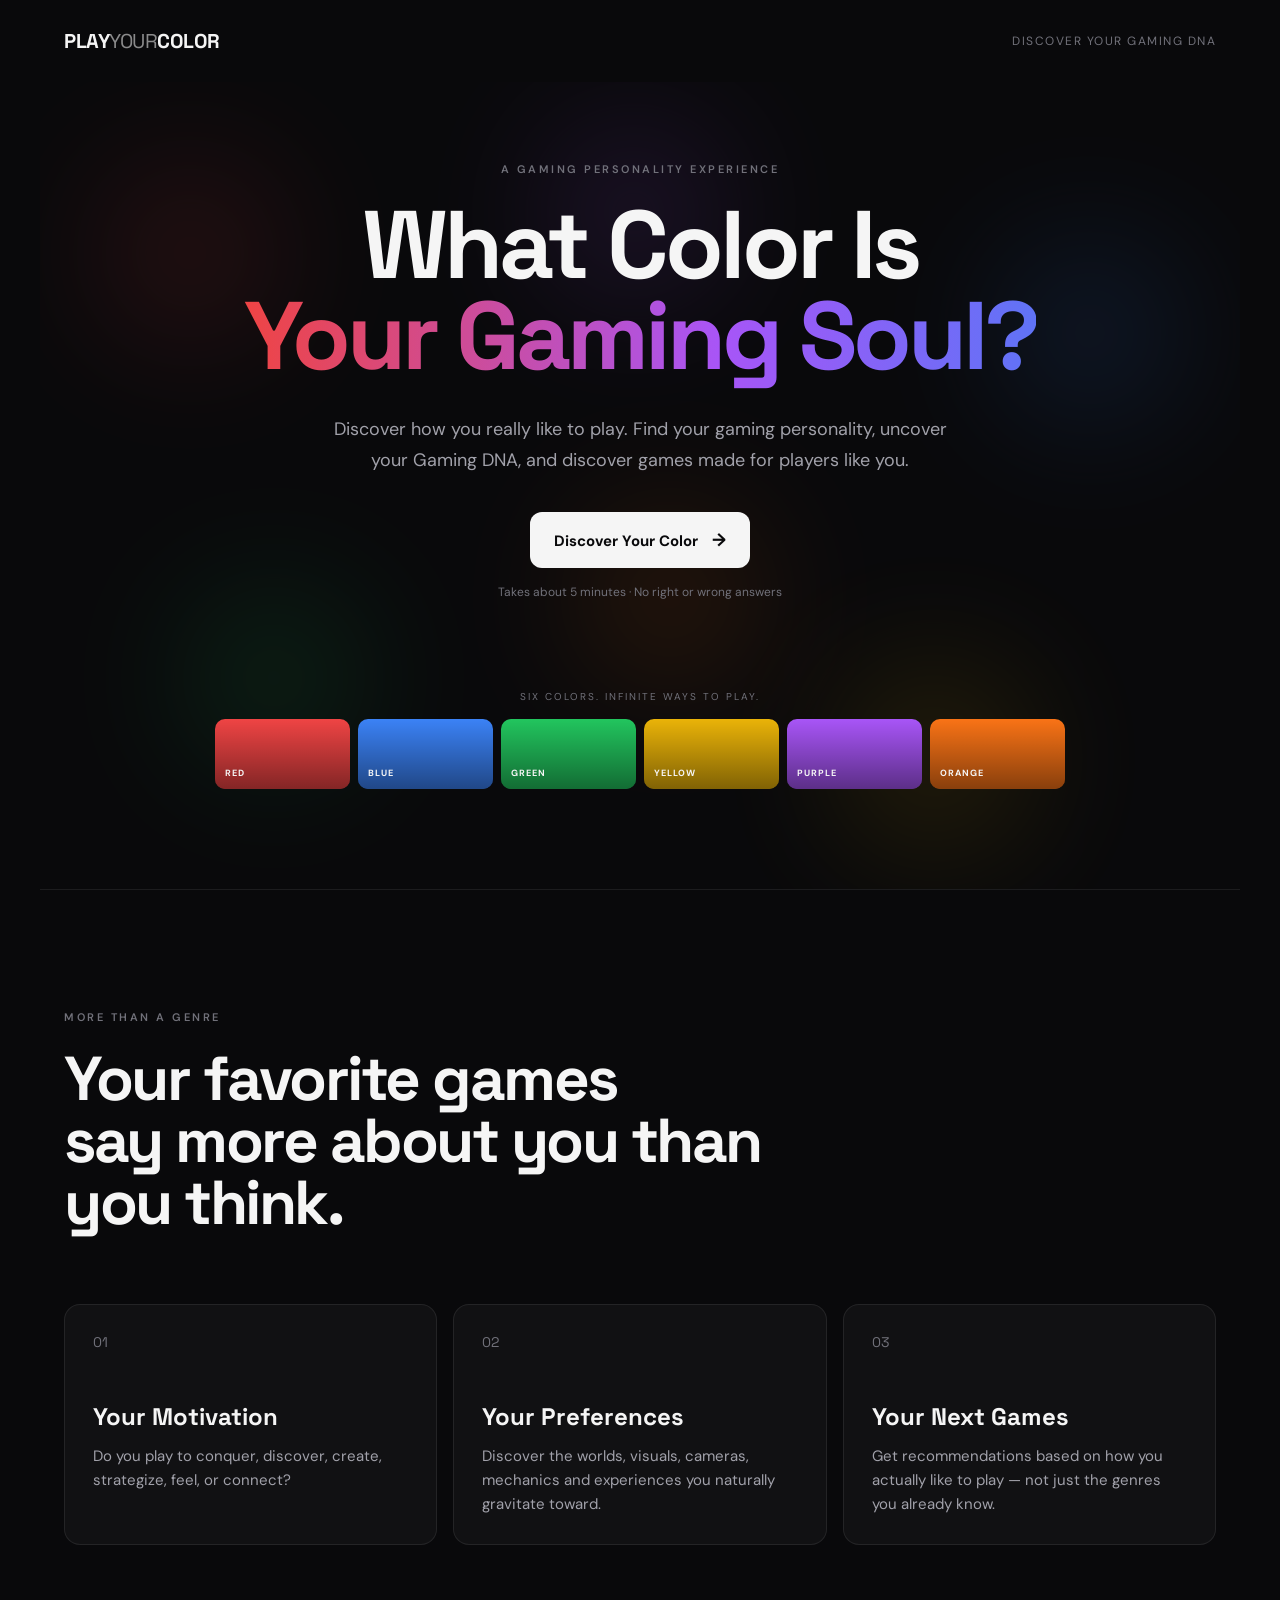
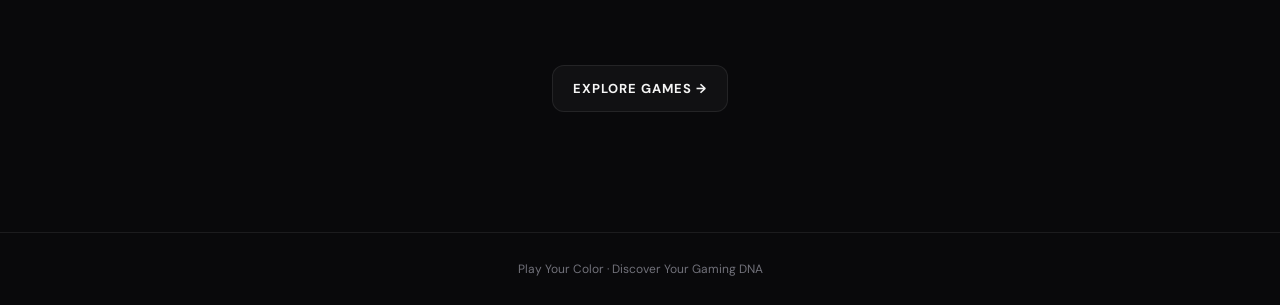
==== index.html @ 24dedce0 "Add page-specific favicons Add PNG favicons under assets/icons for index, discovery, games, assessme" ====
<!DOCTYPE html>
<html lang="en">

<head>
    <meta charset="UTF-8">

    <!-- To Make the website responsive on phones/tablets -->
    <meta name="viewport" content="width=device-width, initial-scale=1.0">

    <title>Play Your Color</title>
    <link rel="icon" type="image/png" href="assets/icons/index.png">

    <!-- Google Font -->
    <link rel="preconnect" href="https://fonts.googleapis.com">
    <link rel="preconnect" href="https://fonts.gstatic.com" crossorigin>

    <link
        href="https://fonts.googleapis.com/css2?family=DM+Sans:wght@400;500;600;700&family=Space+Grotesk:wght@400;500;600;700&display=swap"
        rel="stylesheet">

    <!-- CSS -->
    <link rel="stylesheet" href="css/style.css">
</head>

<body>
    <header class="navbar">
        <a href="index.html" class="logo">
            PLAY<span>YOUR</span>COLOR
        </a>
        <div class="nav-label">
            Discover Your Gaming DNA
        </div>
    </header>

 
    <main>
        <section class="hero">
            <!-- Decorative background circles -->
            <div class="color-orb orb-red"></div>
            <div class="color-orb orb-blue"></div>
            <div class="color-orb orb-green"></div>
            <div class="color-orb orb-yellow"></div>
            <div class="color-orb orb-purple"></div>
            <div class="color-orb orb-orange"></div>

            <div class="hero-content">
                <p class="eyebrow">
                    A GAMING PERSONALITY EXPERIENCE
                </p>
                <h1>
                    What Color Is<br>
                    <span>Your Gaming Soul?</span>
                </h1>
                <p class="hero-description">
                    Discover how you really like to play.
                    Find your gaming personality, uncover your Gaming DNA,
                    and discover games made for players like you.
                </p>
                <button id="startButton" class="primary-button" type="button">
                    Discover Your Color
                    <span class="button-arrow">→</span>
                </button>
                <p class="assessment-note">
                    Takes about 5 minutes · No right or wrong answers
                </p>
            </div>

            <div class="color-preview">
                <div class="preview-title">
                    SIX COLORS. INFINITE WAYS TO PLAY.
                </div>
                <div class="color-grid">
                    <div class="preview-color color-red">
                        <span>RED</span>
                    </div>
                    <div class="preview-color color-blue">
                        <span>BLUE</span>
                    </div>
                    <div class="preview-color color-green">
                        <span>GREEN</span>
                    </div>
                    <div class="preview-color color-yellow">
                        <span>YELLOW</span>
                    </div>
                    <div class="preview-color color-purple">
                        <span>PURPLE</span>
                    </div>
                    <div class="preview-color color-orange">
                        <span>ORANGE</span>
                    </div>
                </div>
            </div>
        </section>


        <section class="intro-section">
            <div class="section-heading">
                <p class="eyebrow">
                    MORE THAN A GENRE
                </p>
                <h2>
                    Your favorite games<br>
                    say more about you than you think.
                </h2>
            </div>

            <div class="intro-grid">
                <article class="info-card">
                    <div class="card-number">
                        01
                    </div>
                    <h3>
                        Your Motivation
                    </h3>
                    <p>
                        Do you play to conquer, discover, create, strategize, feel, or connect?
                    </p>
                </article>

                <article class="info-card">
                    <div class="card-number">
                        02
                    </div>
                    <h3>
                        Your Preferences
                    </h3>
                    <p>
                        Discover the worlds, visuals, cameras, mechanics and experiences you naturally gravitate toward.
                    </p>
                </article>

                <article class="info-card">
                    <div class="card-number">
                        03
                    </div>
                    <h3>
                        Your Next Games
                    </h3>
                    <p>
                        Get recommendations based on how you actually like to play — not just the genres you already know.
                    </p>
                </article>
            </div>
        </section>

        <a href="discovery.html" class="secondary-button">
            EXPLORE GAMES →
        </a>

    </main>


    <footer class="footer">
        <p>
            Play Your Color · Discover Your Gaming DNA
        </p>
    </footer>

    <!-- Our JavaScript -->
    <script src="js/app.js"></script>
</body>
</html>
---- css/style.css ----
* {
  margin: 0;
  padding: 0;
  box-sizing: border-box;
}

:root {
  --background: #09090b;
  --background-soft: #111113;

  --text-primary: #f5f5f5;
  --text-secondary: #a1a1aa;
  --text-muted: #71717a;

  --border: rgba(255, 255, 255, 0.08);

  --red: #ef4444;
  --blue: #3b82f6;
  --green: #22c55e;
  --yellow: #eab308;
  --purple: #a855f7;
  --orange: #f97316;

  --container-width: 1200px;
}

body {
  background: var(--background);

  color: var(--text-primary);

  font-family: "DM Sans", sans-serif;

  min-height: 100vh;

  overflow-x: hidden;
}

h1,
h2,
h3 {
  font-family: "Space Grotesk", sans-serif;
}

.navbar {
  width: 100%;

  max-width: var(--container-width);

  margin: 0 auto;

  padding: 28px 24px;

  display: flex;

  align-items: center;

  justify-content: space-between;

  position: relative;

  z-index: 10;
}

.logo {
  text-decoration: none;

  color: var(--text-primary);

  font-family: "Space Grotesk", sans-serif;

  font-weight: 700;

  font-size: 20px;

  letter-spacing: -0.5px;
}

.logo span {
  font-weight: 400;

  opacity: 0.55;
}

.nav-label {
  font-size: 12px;

  color: var(--text-muted);

  letter-spacing: 1.5px;

  text-transform: uppercase;
}

.hero {
  min-height: 720px;

  max-width: var(--container-width);

  margin: 0 auto;

  padding: 80px 24px 100px;

  position: relative;

  display: flex;

  flex-direction: column;

  justify-content: center;

  align-items: center;

  text-align: center;

  overflow: hidden;
}

.hero-content {
  position: relative;

  z-index: 2;

  max-width: 850px;
}

.eyebrow {
  font-size: 11px;

  font-weight: 600;

  letter-spacing: 2.5px;

  color: var(--text-muted);

  margin-bottom: 24px;
}

.hero h1 {
  font-size: clamp(54px, 8vw, 96px);

  line-height: 0.95;

  letter-spacing: -4px;

  font-weight: 700;
}

.hero h1 span {
  background: linear-gradient(
    90deg,
    var(--red),
    var(--purple),
    var(--blue),
    var(--green),
    var(--yellow),
    var(--orange)
  );

  background-size: 300% auto;

  -webkit-background-clip: text;

  background-clip: text;

  color: transparent;

  animation: colorShift 8s linear infinite;
}

@keyframes colorShift {
  0% {
    background-position: 0% center;
  }

  50% {
    background-position: 100% center;
  }

  100% {
    background-position: 0% center;
  }
}

.hero-description {
  max-width: 650px;

  margin: 32px auto 0;

  color: var(--text-secondary);

  font-size: 18px;

  line-height: 1.7;
}

.primary-button {
  margin-top: 36px;

  padding: 16px 24px;

  border: none;

  border-radius: 12px;

  background: var(--text-primary);

  color: var(--background);

  font-family: inherit;

  font-size: 15px;

  font-weight: 700;

  cursor: pointer;

  transition:
    transform 0.2s ease,
    box-shadow 0.2s ease;
}

.primary-button:hover {
  transform: translateY(-3px);

  box-shadow: 0 15px 40px rgba(255, 255, 255, 0.12);
}

/* Homepage link styled to match the primary call to action. */
.secondary-button {
  display: flex;
  width: fit-content;
  margin: 0 auto 120px;
  padding: 14px 20px;
  align-items: center;
  justify-content: center;
  border: 1px solid var(--border);
  border-radius: 12px;
  background: var(--background-soft);
  color: var(--text-primary);
  font-size: 13px;
  font-weight: 700;
  letter-spacing: 0.08em;
  text-decoration: none;
  transition: transform 0.2s ease, border-color 0.2s ease, background 0.2s ease;
}

.secondary-button:hover,
.secondary-button:focus-visible {
  transform: translateY(-3px);
  border-color: rgba(255, 255, 255, 0.25);
  background: rgba(255, 255, 255, 0.08);
}

.button-arrow {
  margin-left: 10px;

  font-size: 18px;
}

.assessment-note {
  margin-top: 16px;

  color: var(--text-muted);

  font-size: 12px;
}

.color-orb {
  position: absolute;

  width: 180px;

  height: 180px;

  border-radius: 50%;

  filter: blur(70px);

  opacity: 0.14;

  pointer-events: none;
}

.orb-red {
  background: var(--red);

  top: 10%;

  left: 5%;
}

.orb-blue {
  background: var(--blue);

  top: 20%;

  right: 5%;
}

.orb-green {
  background: var(--green);

  bottom: 15%;

  left: 12%;
}

.orb-yellow {
  background: var(--yellow);

  bottom: 5%;

  right: 18%;
}

.orb-purple {
  background: var(--purple);

  top: 5%;

  left: 42%;
}

.orb-orange {
  background: var(--orange);

  bottom: 25%;

  right: 40%;
}

.color-preview {
  position: relative;

  z-index: 2;

  width: 100%;

  max-width: 850px;

  margin-top: 90px;
}

.preview-title {
  margin-bottom: 16px;

  font-size: 10px;

  letter-spacing: 2px;

  color: var(--text-muted);
}

.color-grid {
  display: grid;

  grid-template-columns: repeat(6, 1fr);

  gap: 8px;
}

.preview-color {
  height: 70px;

  border-radius: 10px;

  display: flex;

  align-items: flex-end;

  padding: 10px;

  position: relative;

  overflow: hidden;
}

.preview-color::after {
  content: "";

  position: absolute;

  inset: 0;

  background: linear-gradient(to top, rgba(0, 0, 0, 0.45), transparent);
}

.preview-color span {
  position: relative;

  z-index: 1;

  font-size: 9px;

  font-weight: 700;

  letter-spacing: 1px;
}

.color-red {
  background: var(--red);
}

.color-blue {
  background: var(--blue);
}

.color-green {
  background: var(--green);
}

.color-yellow {
  background: var(--yellow);
}

.color-purple {
  background: var(--purple);
}

.color-orange {
  background: var(--orange);
}

.intro-section {
  border-top: 1px solid var(--border);

  max-width: var(--container-width);

  margin: 0 auto;

  padding: 120px 24px;
}

.section-heading {
  max-width: 700px;
}

.section-heading h2 {
  font-size: clamp(38px, 5vw, 62px);

  line-height: 1;

  letter-spacing: -2.5px;
}

.intro-grid {
  margin-top: 70px;

  display: grid;

  grid-template-columns: repeat(3, 1fr);

  gap: 16px;
}

.info-card {
  padding: 28px;

  min-height: 230px;

  border: 1px solid var(--border);

  border-radius: 16px;

  background: var(--background-soft);

  transition:
    transform 0.2s ease,
    border-color 0.2s ease;
}

.info-card:hover {
  transform: translateY(-5px);

  border-color: rgba(255, 255, 255, 0.16);
}

.card-number {
  color: var(--text-muted);

  font-family: "Space Grotesk", sans-serif;

  font-size: 14px;

  margin-bottom: 50px;
}

.info-card h3 {
  font-size: 24px;

  margin-bottom: 12px;
}

.info-card p {
  color: var(--text-secondary);

  line-height: 1.6;

  font-size: 15px;
}

.footer {
  border-top: 1px solid var(--border);

  padding: 28px 24px;

  text-align: center;

  color: var(--text-muted);

  font-size: 12px;
}

@media (max-width: 800px) {
  .navbar {
    padding: 22px 18px;
  }

  .nav-label {
    display: none;
  }

  .hero {
    min-height: auto;

    padding-top: 70px;
  }

  .hero h1 {
    letter-spacing: -2.5px;
  }

  .hero-description {
    font-size: 16px;
  }

  .color-grid {
    grid-template-columns: repeat(3, 1fr);
  }

  .intro-grid {
    grid-template-columns: 1fr;
  }

  .info-card {
    min-height: auto;
  }
}

@media (max-width: 500px) {
  .hero {
    padding-left: 18px;

    padding-right: 18px;
  }

  .hero h1 {
    font-size: 48px;
  }

  .color-preview {
    margin-top: 60px;
  }

  .preview-color {
    height: 55px;
  }

  .preview-color span {
    font-size: 7px;
  }
}

/* Secondary Color */
.secondary-color-card {
    margin-top: 25px;
    display: flex;
    align-items: center;
    gap: 18px;
    padding: 22px;
    border:
        1px solid
        var(--border);
    border-radius: 16px;
    background: var(--background-soft);
}


.secondary-color-orb {
    width: 38px;
    height: 38px;
    border-radius: 50%;
    background: var(--secondary-color);
    box-shadow:
        0 0 30px
        var(--secondary-glow);
}


.secondary-color-card h3 {
    font-size: 18px;
    letter-spacing: 1px;
}


.secondary-color-card p {
    margin-top: 4px;
    color: var(--text-muted);
    font-size: 11px;
    text-transform: uppercase;
    letter-spacing: 1px;
}
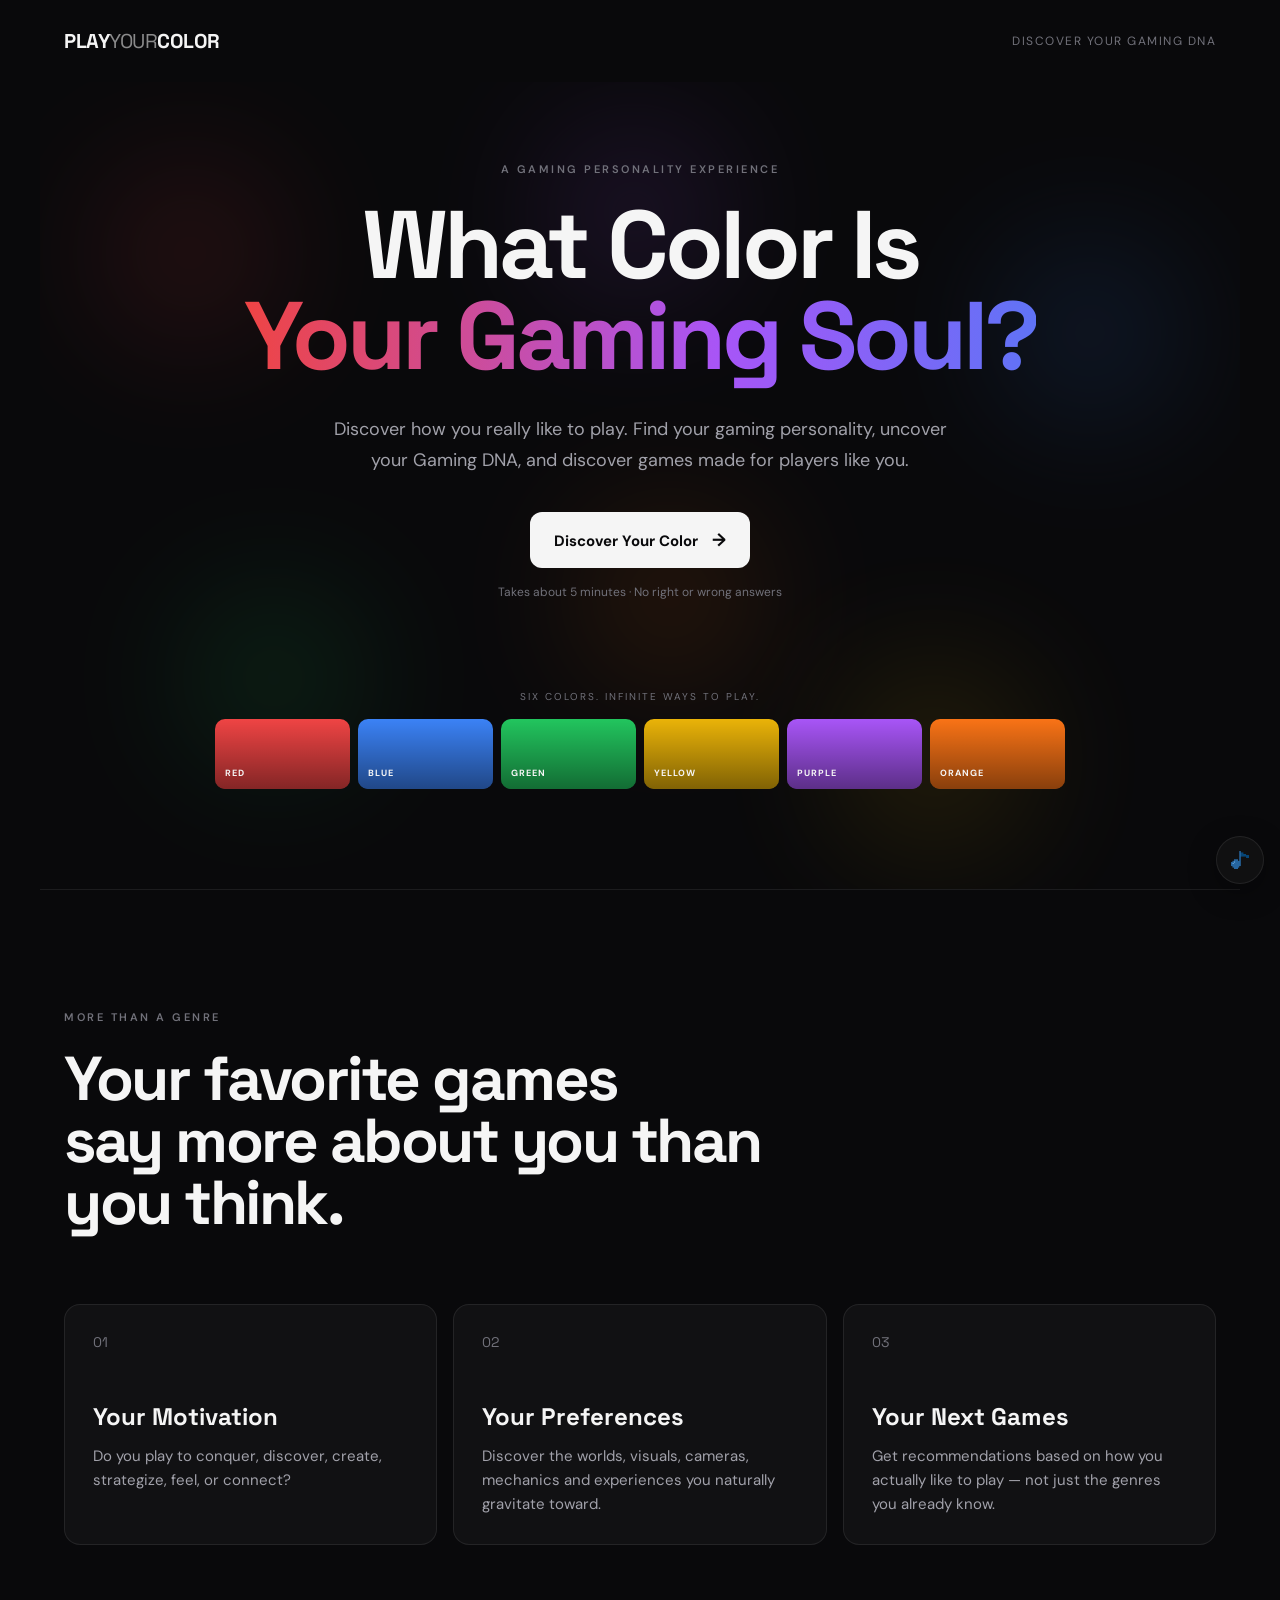
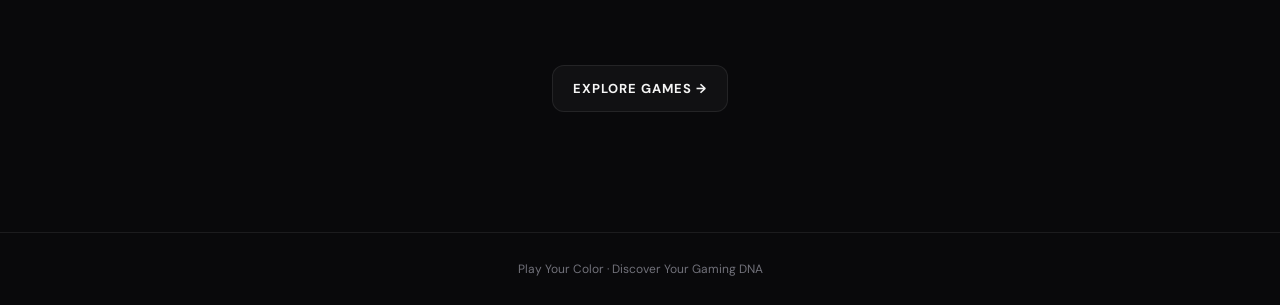
==== commit 2e354b7f: "Add page music player with asset attribution Added a floating music toggle to each page with per-pag" ====
--- a/index.html
+++ b/index.html
@@ -9,6 +9,7 @@
 
     <title>Play Your Color</title>
     <link rel="icon" type="image/png" href="assets/icons/index.png">
+    <meta name="theme-color" content="#09090b">
 
     <!-- Google Font -->
     <link rel="preconnect" href="https://fonts.googleapis.com">
@@ -157,6 +158,8 @@
     </footer>
 
     <!-- Our JavaScript -->
+    <script src="js/theme-color.js"></script>
     <script src="js/app.js"></script>
+    <script src="js/music-player.js"></script>
 </body>
 </html>
--- a/css/style.css
+++ b/css/style.css
@@ -90,6 +90,137 @@
   letter-spacing: 1.5px;
 
   text-transform: uppercase;
+}
+
+.music-toggle {
+  position: fixed;
+  right: max(16px, env(safe-area-inset-right));
+  bottom: max(16px, env(safe-area-inset-bottom));
+  z-index: 1000;
+  display: inline-flex;
+  align-items: center;
+  justify-content: flex-start;
+  gap: 0;
+  width: 48px;
+  height: 48px;
+  padding: 0 12px;
+  overflow: hidden;
+  border: 1px solid var(--border);
+  border-radius: 999px;
+  background: rgba(17, 17, 19, 0.94);
+  color: var(--text-primary);
+  font: 700 12px "DM Sans", sans-serif;
+  white-space: nowrap;
+  cursor: pointer;
+  box-shadow: 0 8px 28px rgba(0, 0, 0, 0.35);
+  backdrop-filter: blur(12px);
+  transition:
+    width 2s cubic-bezier(0.2, 0.75, 0.25, 1) 0s,
+    gap 1.4s ease 0s,
+    border-color 0.2s ease,
+    background 0.2s ease,
+    transform 0.2s ease;
+  transition-delay: 0s;
+}
+
+.music-toggle:hover,
+.music-toggle:focus-visible,
+.music-toggle.is-playing {
+  border-color: var(--result-color, var(--purple));
+}
+
+.music-toggle:hover,
+.music-toggle:focus-visible {
+  width: 196px;
+  gap: 10px;
+  transform: translateY(-2px);
+}
+
+.music-toggle:focus-visible {
+  outline: 2px solid var(--result-color, var(--purple));
+  outline-offset: 3px;
+}
+
+.music-toggle-icon {
+  display: block;
+  width: 22px;
+  height: 22px;
+  object-fit: contain;
+}
+
+.music-toggle-icons {
+  position: relative;
+  display: block;
+  flex: 0 0 22px;
+  width: 22px;
+  height: 22px;
+}
+
+.music-toggle-icon {
+  position: absolute;
+  inset: 0;
+  opacity: 0;
+  transition: none;
+}
+
+.music-toggle-play-icon,
+.music-toggle:not(.is-playing) .music-toggle-play-icon {
+  opacity: 1;
+}
+
+.music-toggle.is-playing .music-toggle-play-icon {
+  opacity: 0;
+}
+
+.music-toggle.is-playing .music-toggle-pause-icon {
+  opacity: 1;
+}
+
+.music-toggle-label {
+  display: block;
+  max-width: 0;
+  overflow: hidden;
+  opacity: 0;
+  transition: max-width 2s ease 0s, opacity 0.6s ease 0s;
+  transition-delay: 0s;
+}
+
+.music-toggle:hover .music-toggle-label,
+.music-toggle:focus-visible .music-toggle-label {
+  max-width: 142px;
+  opacity: 1;
+}
+
+.music-toggle.has-error:hover,
+.music-toggle.has-error:focus-visible {
+  width: 290px;
+}
+
+.music-toggle.has-error:hover .music-toggle-label,
+.music-toggle.has-error:focus-visible .music-toggle-label {
+  max-width: 236px;
+}
+
+@media (prefers-reduced-motion: reduce) {
+  .music-toggle,
+  .music-toggle-label {
+    transition: none;
+  }
+}
+
+@media (max-width: 600px) {
+  .music-toggle {
+    right: max(12px, env(safe-area-inset-right));
+    bottom: max(12px, env(safe-area-inset-bottom));
+    width: 46px;
+    height: 46px;
+    padding: 0 11px;
+  }
+
+  .music-toggle:hover,
+  .music-toggle:focus-visible {
+    width: min(196px, calc(100vw - 24px));
+  }
 }
 
 .hero {
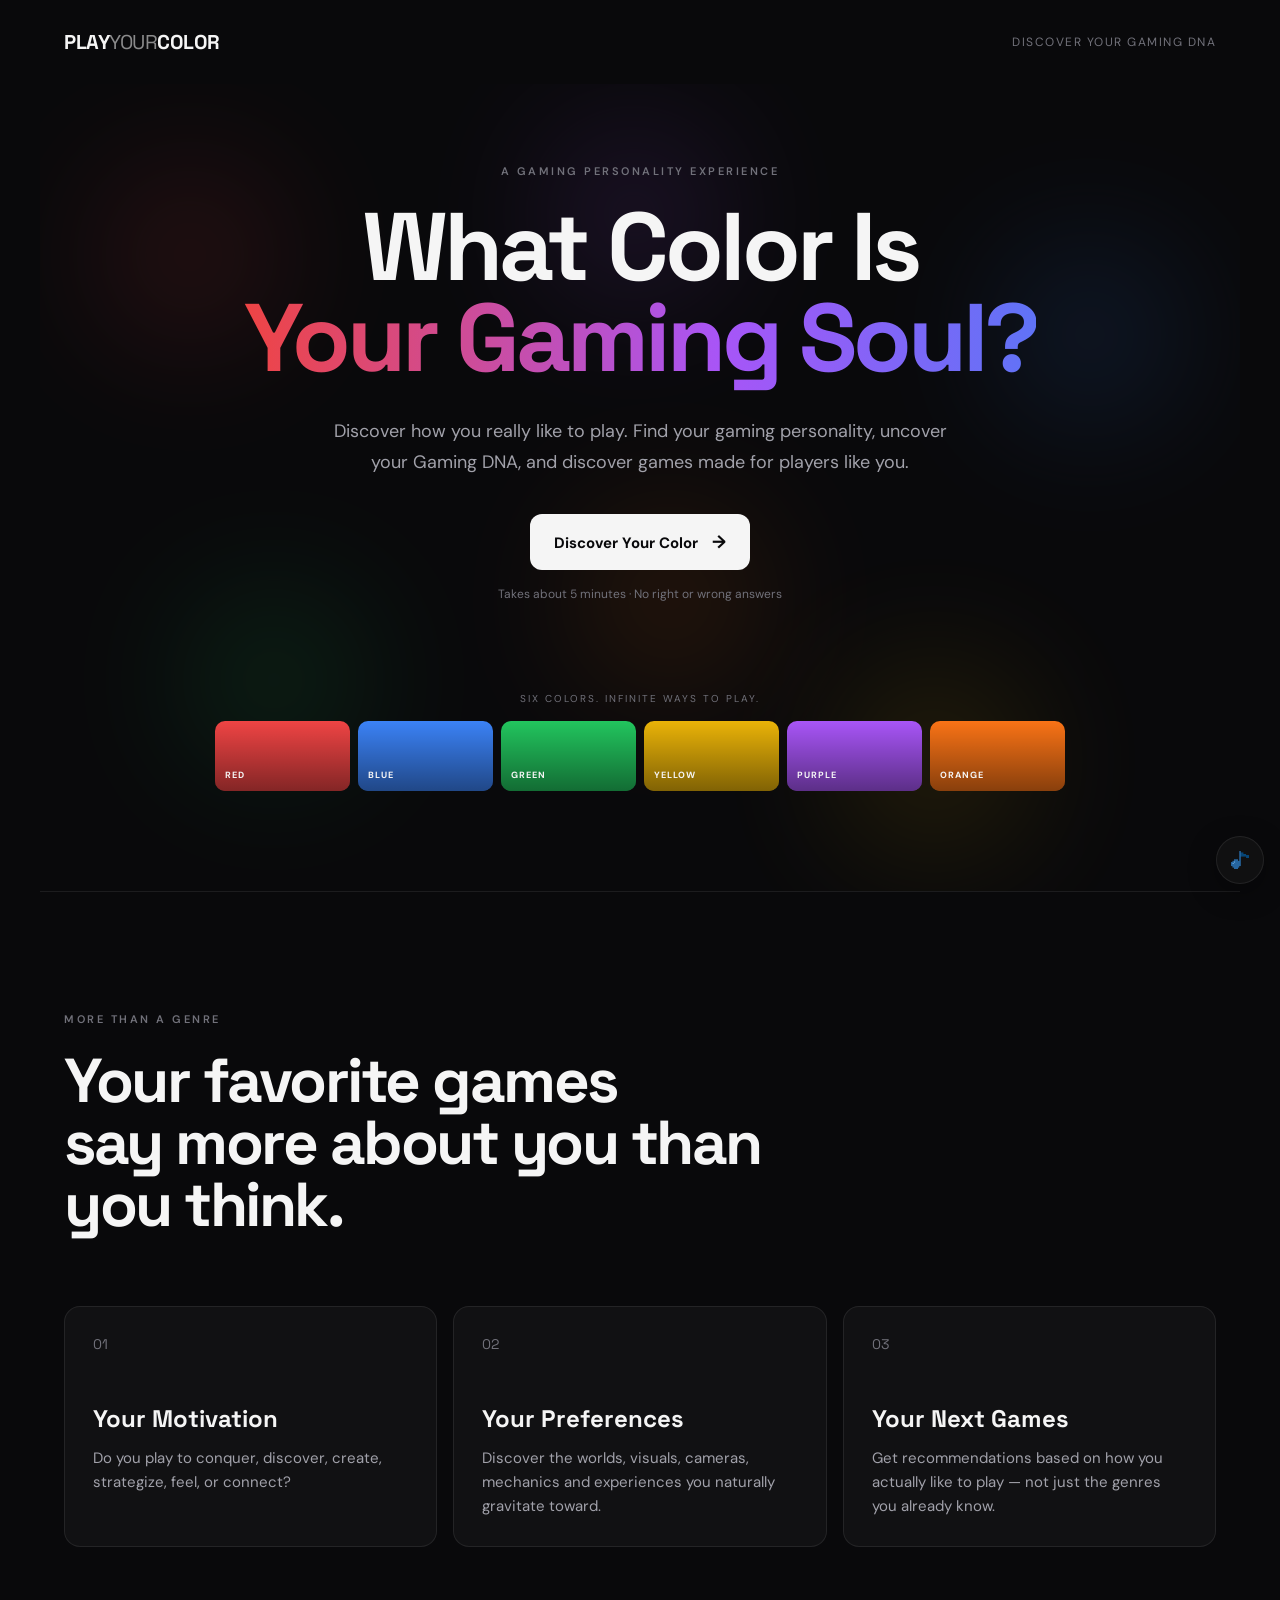
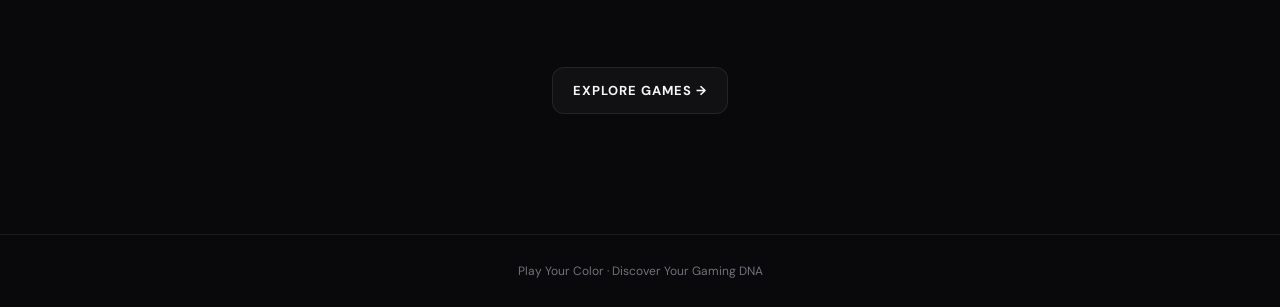
==== commit e8e47248: "Unify site navbar and make header responsive Replace page-specific headers with a single .navbar.sit" ====
--- a/index.html
+++ b/index.html
@@ -20,17 +20,17 @@
         rel="stylesheet">
 
     <!-- CSS -->
-    <link rel="stylesheet" href="css/style.css">
+    <link rel="stylesheet" href="css/style.css?v=20261002-navbar">
 </head>
 
 <body>
-    <header class="navbar">
+    <header class="navbar site-navbar">
         <a href="index.html" class="logo">
             PLAY<span>YOUR</span>COLOR
         </a>
-        <div class="nav-label">
-            Discover Your Gaming DNA
-        </div>
+        <nav class="site-nav-actions" aria-label="Site navigation">
+            <span class="nav-label">Discover Your Gaming DNA</span>
+        </nav>
     </header>
 
  
@@ -159,7 +159,7 @@
 
     <!-- Our JavaScript -->
     <script src="js/theme-color.js"></script>
-    <script src="js/app.js"></script>
-    <script src="js/music-player.js"></script>
+    <script src="js/app.js?v=20261002.1"></script>
+    <script src="js/music-player.js?v=20261002.2"></script>
 </body>
 </html>
--- a/css/style.css
+++ b/css/style.css
@@ -60,6 +60,60 @@
   position: relative;
 
   z-index: 10;
+}
+
+.site-navbar {
+  min-height: 84px;
+  gap: 16px;
+}
+
+.site-nav-actions {
+  display: flex;
+  align-items: center;
+  justify-content: flex-end;
+  gap: 8px 18px;
+  min-width: 0;
+  margin-left: auto;
+}
+
+.site-nav-link {
+  padding: 8px 0;
+  color: var(--text-secondary);
+  font-size: 11px;
+  font-weight: 700;
+  letter-spacing: 0.08em;
+  text-decoration: none;
+  text-transform: uppercase;
+  white-space: nowrap;
+  transition: color 0.2s ease;
+}
+
+.site-nav-link:hover,
+.site-nav-link:focus-visible {
+  color: var(--result-color, var(--text-primary));
+}
+
+@media (max-width: 720px) {
+  .navbar.site-navbar {
+    min-height: 0;
+    flex-wrap: wrap;
+    row-gap: 10px;
+    padding: 20px 18px;
+  }
+
+  .site-nav-actions {
+    width: 100%;
+    justify-content: flex-end;
+    gap: 4px 14px;
+  }
+
+  .site-nav-actions .nav-label {
+    margin-left: auto;
+  }
+
+  .site-nav-link {
+    font-size: 10px;
+  }
 }
 
 .logo {
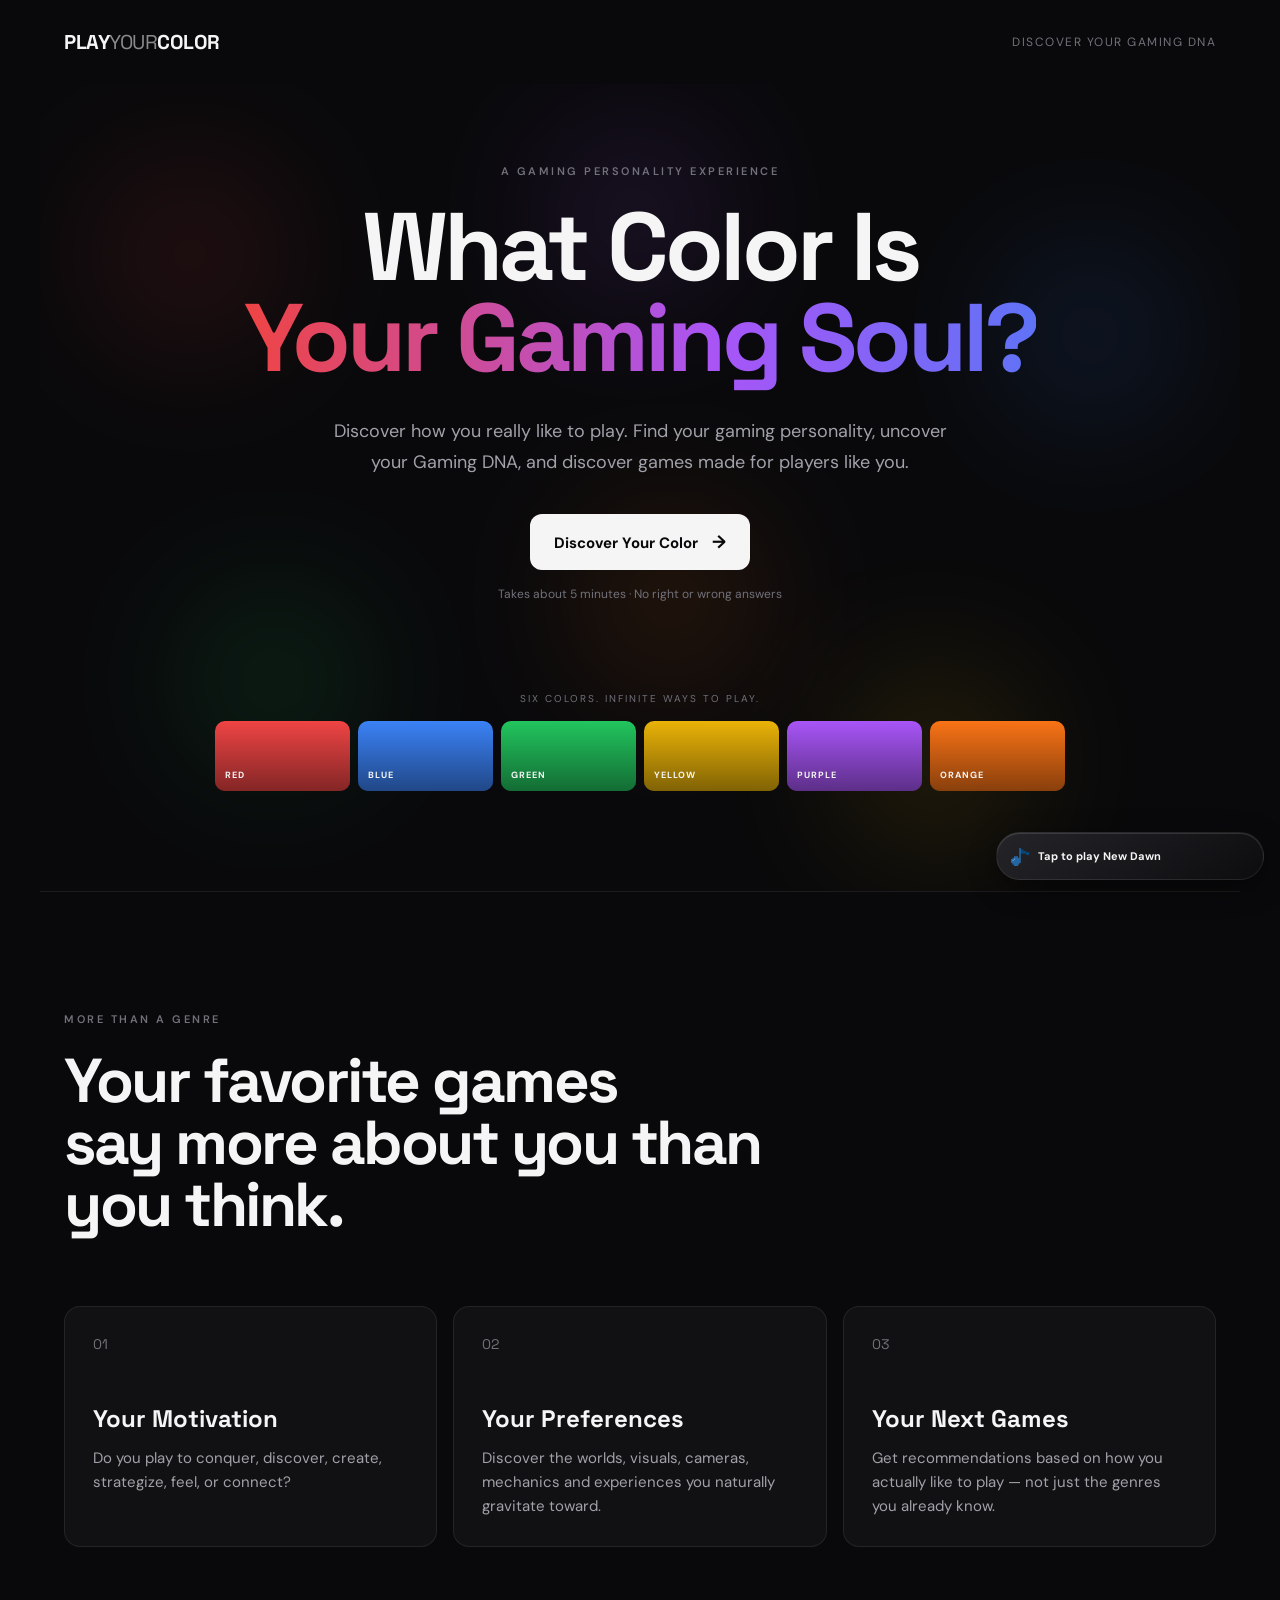
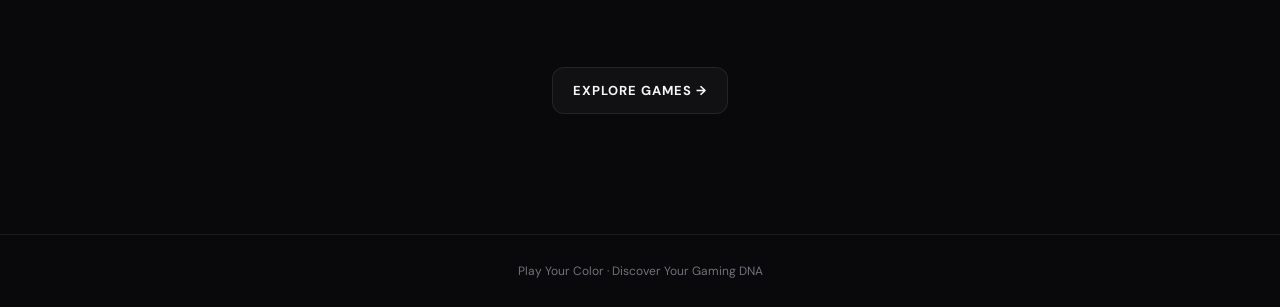
==== commit 5e77ae37: "Add animated frequency-rail music UI Refresh the floating music control to use a compact circular to" ====
--- a/index.html
+++ b/index.html
@@ -20,7 +20,7 @@
         rel="stylesheet">
 
     <!-- CSS -->
-    <link rel="stylesheet" href="css/style.css?v=20261002-navbar">
+    <link rel="stylesheet" href="css/style.css?v=20261003-frequency-rail">
 </head>
 
 <body>
@@ -160,6 +160,6 @@
     <!-- Our JavaScript -->
     <script src="js/theme-color.js"></script>
     <script src="js/app.js?v=20261002.1"></script>
-    <script src="js/music-player.js?v=20261002.2"></script>
+    <script src="js/music-player.js?v=20261003.1"></script>
 </body>
 </html>
--- a/css/style.css
+++ b/css/style.css
@@ -146,35 +146,68 @@
   text-transform: uppercase;
 }
 
-.music-toggle {
+.music-controls {
   position: fixed;
   right: max(16px, env(safe-area-inset-right));
   bottom: max(16px, env(safe-area-inset-bottom));
   z-index: 1000;
-  display: inline-flex;
+  isolation: isolate;
+  width: 52px;
+  height: 52px;
+  --music-menu-offset: 56px;
+}
+
+.music-controls::before {
+  position: absolute;
+  inset: -5px;
+  z-index: -1;
+  border: 1px solid var(--result-color, var(--purple));
+  border-radius: 50%;
+  content: "";
+  opacity: 0;
+  pointer-events: none;
+}
+
+.music-controls.is-playing::before {
+  animation: music-active-orbit 2.8s ease-out infinite;
+}
+
+@keyframes music-active-orbit {
+  0% {
+    opacity: 0.52;
+    transform: scale(0.94);
+  }
+  100% {
+    opacity: 0;
+    transform: scale(1.5);
+  }
+}
+
+.music-controls.has-error {
+  --music-error-width: 268px;
+  --music-menu-offset: 288px;
+}
+
+.music-toggle {
+  position: absolute;
+  top: 0;
+  right: 0;
+  z-index: 3;
+  display: flex;
   align-items: center;
-  justify-content: flex-start;
-  gap: 0;
-  width: 48px;
-  height: 48px;
-  padding: 0 12px;
+  justify-content: center;
+  width: 52px;
+  height: 52px;
+  padding: 0;
   overflow: hidden;
   border: 1px solid var(--border);
-  border-radius: 999px;
-  background: rgba(17, 17, 19, 0.94);
+  border-radius: 50%;
+  background: linear-gradient(145deg, rgba(38, 38, 42, 0.97), rgba(13, 13, 16, 0.97));
   color: var(--text-primary);
-  font: 700 12px "DM Sans", sans-serif;
-  white-space: nowrap;
   cursor: pointer;
-  box-shadow: 0 8px 28px rgba(0, 0, 0, 0.35);
+  box-shadow: inset 0 1px 0 rgba(255, 255, 255, 0.12), 0 8px 28px rgba(0, 0, 0, 0.42);
   backdrop-filter: blur(12px);
-  transition:
-    width 2s cubic-bezier(0.2, 0.75, 0.25, 1) 0s,
-    gap 1.4s ease 0s,
-    border-color 0.2s ease,
-    background 0.2s ease,
-    transform 0.2s ease;
-  transition-delay: 0s;
+  transition: border-color 0.2s ease, background 0.2s ease, transform 0.2s ease, box-shadow 0.2s ease;
 }
 
 .music-toggle:hover,
@@ -183,11 +216,17 @@
   border-color: var(--result-color, var(--purple));
 }
 
-.music-toggle:hover,
-.music-toggle:focus-visible {
-  width: 196px;
-  gap: 10px;
-  transform: translateY(-2px);
+.music-toggle.is-playing {
+  box-shadow:
+    inset 0 1px 0 rgba(255, 255, 255, 0.15),
+    0 0 18px rgba(255, 255, 255, 0.12),
+    0 8px 28px rgba(0, 0, 0, 0.42);
+}
+
+.music-controls:hover .music-toggle,
+.music-controls:focus-within .music-toggle,
+.music-controls.is-expanded .music-toggle {
+  transform: translateY(-1px) scale(1.04);
 }
 
 .music-toggle:focus-visible {
@@ -203,11 +242,13 @@
 }
 
 .music-toggle-icons {
-  position: relative;
+  position: absolute;
+  top: 8px;
+  left: 50%;
   display: block;
-  flex: 0 0 22px;
-  width: 22px;
-  height: 22px;
+  width: 21px;
+  height: 21px;
+  transform: translateX(-50%);
 }
 
 .music-toggle-icon {
@@ -228,52 +269,398 @@
 
 .music-toggle.is-playing .music-toggle-pause-icon {
   opacity: 1;
+  filter: drop-shadow(0 0 5px var(--result-color, var(--purple)));
+}
+
+.music-frequency-rail {
+  position: absolute;
+  bottom: 8px;
+  left: 50%;
+  display: flex;
+  width: 16px;
+  height: 9px;
+  align-items: flex-end;
+  justify-content: center;
+  gap: 2px;
+  transform: translateX(-50%);
+}
+
+.music-frequency-rail i {
+  display: block;
+  width: 2.5px;
+  height: 4px;
+  border-radius: 2px;
+  background: var(--result-color, var(--purple));
+  opacity: 0.72;
+  transform-origin: center bottom;
+}
+
+.music-frequency-rail i:nth-child(2) {
+  height: 7px;
+}
+
+.music-frequency-rail i:nth-child(3) {
+  height: 5px;
+}
+
+.music-controls.is-playing .music-frequency-rail i {
+  opacity: 1;
+  animation: music-frequency-bounce 0.72s ease-in-out infinite alternate;
+}
+
+.music-controls.is-playing .music-frequency-rail i:nth-child(2) {
+  animation-delay: 0.18s;
+}
+
+.music-controls.is-playing .music-frequency-rail i:nth-child(3) {
+  animation-delay: 0.32s;
+}
+
+.music-controls.is-playing .music-frequency-rail i:nth-child(4) {
+  animation-delay: 0.1s;
+}
+
+@keyframes music-frequency-bounce {
+  from {
+    transform: scaleY(0.45);
+  }
+  to {
+    transform: scaleY(1.45);
+  }
 }
 
 .music-toggle-label {
-  display: block;
-  max-width: 0;
+  position: absolute;
+  width: 1px;
+  height: 1px;
   overflow: hidden;
+  clip: rect(0, 0, 0, 0);
+  white-space: nowrap;
+}
+
+.music-controls.has-error .music-toggle-label {
+  position: static;
+  width: auto;
+  height: auto;
+  overflow: visible;
+  clip: auto;
+  padding-left: 8px;
+  font: 700 11px "DM Sans", sans-serif;
+}
+
+.music-controls.has-error .music-toggle {
+  width: var(--music-error-width);
+  height: 48px;
+  justify-content: flex-start;
+  padding: 0 12px;
+  border-radius: 999px;
+}
+
+.music-controls.has-error .music-toggle-icons {
+  position: relative;
+  top: auto;
+  left: auto;
+  flex: 0 0 21px;
+  transform: none;
+}
+
+.music-controls.has-error .music-frequency-rail {
+  display: none;
+}
+
+.music-menu-toggle {
+  position: absolute;
+  top: 2px;
+  right: 2px;
+  z-index: 2;
+  display: grid;
+  flex: 0 0 48px;
+  width: 48px;
+  height: 48px;
+  align-content: center;
+  justify-items: center;
+  gap: 4px;
+  border: 1px solid var(--border);
+  border-radius: 50%;
+  background: linear-gradient(145deg, rgba(38, 38, 42, 0.97), rgba(13, 13, 16, 0.97));
+  color: var(--text-primary);
+  cursor: pointer;
   opacity: 0;
-  transition: max-width 2s ease 0s, opacity 0.6s ease 0s;
+  visibility: hidden;
+  pointer-events: none;
+  transform: translateX(0) scale(0.5);
+  box-shadow: inset 0 1px 0 rgba(255, 255, 255, 0.12), 0 8px 28px rgba(0, 0, 0, 0.42);
+  backdrop-filter: blur(12px);
+  transition:
+    border-color 0.2s ease,
+    transform 0.42s cubic-bezier(0.16, 1, 0.3, 1),
+    opacity 0.24s ease,
+    visibility 0s linear 0.42s,
+    background 0.2s ease;
+}
+
+.music-controls:hover .music-menu-toggle,
+.music-controls:focus-within .music-menu-toggle,
+.music-controls.is-expanded .music-menu-toggle {
+  opacity: 1;
+  visibility: visible;
+  pointer-events: auto;
+  transform: translateX(calc(0px - var(--music-menu-offset))) scale(1);
   transition-delay: 0s;
 }
 
-.music-toggle:hover .music-toggle-label,
-.music-toggle:focus-visible .music-toggle-label {
-  max-width: 142px;
+.music-menu-toggle:hover,
+.music-menu-toggle:focus-visible,
+.music-controls.menu-open .music-menu-toggle {
+  border-color: var(--result-color, var(--purple));
+  box-shadow:
+    inset 0 1px 0 rgba(255, 255, 255, 0.16),
+    0 0 15px rgba(255, 255, 255, 0.12),
+    0 8px 28px rgba(0, 0, 0, 0.42);
+}
+
+.music-menu-toggle:hover {
+  filter: brightness(1.15);
+}
+
+.music-menu-toggle:focus-visible {
+  outline: 2px solid var(--result-color, var(--purple));
+  outline-offset: 3px;
+}
+
+.music-menu-toggle span {
+  width: 16px;
+  height: 2.5px;
+  border-radius: 2px;
+  background: linear-gradient(90deg, var(--text-secondary), var(--text-primary));
+  transition: transform 0.24s cubic-bezier(0.2, 0.75, 0.25, 1), opacity 0.16s ease, width 0.2s ease, background 0.2s ease;
+}
+
+.music-menu-toggle:hover span,
+.music-controls.menu-open .music-menu-toggle span {
+  background: var(--result-color, var(--purple));
+}
+
+.music-menu-toggle:hover span:first-child {
+  width: 19px;
+}
+
+.music-menu-toggle:hover span:last-child {
+  width: 13px;
+}
+
+.music-controls.menu-open .music-menu-toggle span:first-child {
+  transform: translateY(6px) rotate(45deg);
+}
+
+.music-controls.menu-open .music-menu-toggle span:nth-child(2) {
+  opacity: 0;
+}
+
+.music-controls.menu-open .music-menu-toggle span:last-child {
+  transform: translateY(-6px) rotate(-45deg);
+}
+
+.music-track-menu {
+  position: absolute;
+  right: 0;
+  bottom: calc(100% + 12px);
+  width: min(300px, calc(100vw - 24px));
+  max-height: min(420px, 65vh);
+  overflow-y: auto;
+  padding: 14px;
+  border: 1px solid rgba(255, 255, 255, 0.12);
+  border-radius: 14px;
+  background: linear-gradient(155deg, rgba(31, 31, 35, 0.98), rgba(12, 12, 15, 0.98));
+  box-shadow: inset 0 1px 0 rgba(255, 255, 255, 0.08), 0 14px 42px rgba(0, 0, 0, 0.5);
+  backdrop-filter: blur(16px);
+  transform-origin: bottom right;
+  animation: music-menu-enter 0.2s ease-out both;
+}
+
+.music-track-menu[hidden] {
+  display: none;
+}
+
+@keyframes music-menu-enter {
+  from {
+    opacity: 0;
+    transform: translateY(8px) scale(0.98);
+  }
+  to {
+    opacity: 1;
+    transform: translateY(0) scale(1);
+  }
+}
+
+.music-track-menu-heading {
+  margin: 0;
+  padding: 3px 8px 2px;
+  color: var(--text-muted);
+  font-family: "DM Sans", sans-serif;
+  font-size: 10px;
+  font-weight: 800;
+  letter-spacing: 0.12em;
+  text-transform: uppercase;
+}
+
+.music-current-track {
+  display: grid;
+  gap: 4px;
+  margin: 0 0 9px;
+  padding: 0 8px 10px;
+  border-bottom: 1px solid var(--border);
+}
+
+.music-current-track span {
+  color: var(--result-color, var(--purple));
+  font-size: 9px;
+  font-weight: 800;
+  letter-spacing: 0.12em;
+}
+
+.music-current-track strong {
+  overflow: hidden;
+  color: var(--text-primary);
+  font: 600 14px "Space Grotesk", sans-serif;
+  text-overflow: ellipsis;
+  white-space: nowrap;
+}
+
+.music-track-list {
+  display: grid;
+  gap: 4px;
+}
+
+.music-track-menu:not([hidden]) .music-track-option {
+  animation: music-track-rise 0.24s ease-out both;
+}
+
+.music-track-menu:not([hidden]) .music-track-option:nth-child(2) {
+  animation-delay: 0.045s;
+}
+
+.music-track-menu:not([hidden]) .music-track-option:nth-child(3) {
+  animation-delay: 0.09s;
+}
+
+@keyframes music-track-rise {
+  from {
+    opacity: 0;
+    transform: translateY(6px);
+  }
+  to {
+    opacity: 1;
+    transform: translateY(0);
+  }
+}
+
+.music-track-option {
+  position: relative;
+  display: flex;
+  width: 100%;
+  min-height: 42px;
+  align-items: center;
+  justify-content: space-between;
+  gap: 12px;
+  padding: 9px 10px;
+  border: 1px solid transparent;
+  border-radius: 8px;
+  background: transparent;
+  color: var(--text-secondary);
+  font: 600 13px "DM Sans", sans-serif;
+  text-align: left;
+  cursor: pointer;
+  transition: color 0.15s ease, background 0.15s ease, border-color 0.15s ease;
+}
+
+.music-track-option:hover,
+.music-track-option:focus-visible {
+  border-color: var(--border);
+  background: rgba(255, 255, 255, 0.06);
+  color: var(--text-primary);
+  transform: translateX(2px);
+}
+
+.music-track-option[aria-pressed="true"] {
+  border-color: var(--result-color, var(--purple));
+  background: linear-gradient(90deg, rgba(255, 255, 255, 0.1), rgba(255, 255, 255, 0.035));
+  color: var(--text-primary);
+}
+
+.music-track-option-check {
+  color: var(--result-color, var(--purple));
+  opacity: 0;
+  transform: scale(0.65);
+  transition: opacity 0.16s ease, transform 0.2s ease;
+}
+
+.music-track-option[aria-pressed="true"] .music-track-option-check {
   opacity: 1;
-}
-
-.music-toggle.has-error:hover,
-.music-toggle.has-error:focus-visible {
-  width: 290px;
-}
-
-.music-toggle.has-error:hover .music-toggle-label,
-.music-toggle.has-error:focus-visible .music-toggle-label {
-  max-width: 236px;
+  transform: scale(1);
 }
 
 @media (prefers-reduced-motion: reduce) {
   .music-toggle,
+  .music-menu-toggle,
+  .music-menu-toggle span,
+  .music-controls.is-playing::before,
+  .music-frequency-rail i,
+  .music-track-menu,
+  .music-track-option {
+    transition: none;
+    animation: none;
+  }
+
   .music-toggle-label {
     transition: none;
   }
 }
 
 @media (max-width: 600px) {
-  .music-toggle {
+  .music-controls {
     right: max(12px, env(safe-area-inset-right));
     bottom: max(12px, env(safe-area-inset-bottom));
-    width: 46px;
-    height: 46px;
-    padding: 0 11px;
-  }
-
-  .music-toggle:hover,
-  .music-toggle:focus-visible {
-    width: min(196px, calc(100vw - 24px));
+  }
+
+  .music-controls.has-error {
+    --music-error-width: min(260px, calc(100vw - 80px));
+    --music-menu-offset: calc(var(--music-error-width) + 8px);
+  }
+
+  .music-toggle {
+    width: 52px;
+    height: 52px;
+  }
+
+  .music-menu-toggle {
+    top: 2px;
+    right: 2px;
+    width: 48px;
+    height: 48px;
+  }
+
+  .music-controls.has-error .music-toggle {
+    width: var(--music-error-width);
+    height: 48px;
+    justify-content: flex-start;
+    padding: 0 12px;
+  }
+
+  .music-controls.has-error .music-toggle-icons {
+    position: relative;
+    top: auto;
+    left: auto;
+    flex: 0 0 21px;
+    transform: none;
+  }
+
+  .music-controls.has-error .music-frequency-rail {
+    display: none;
+  }
+
+  .music-track-menu {
+    width: min(300px, calc(100vw - 48px));
   }
 }
 
